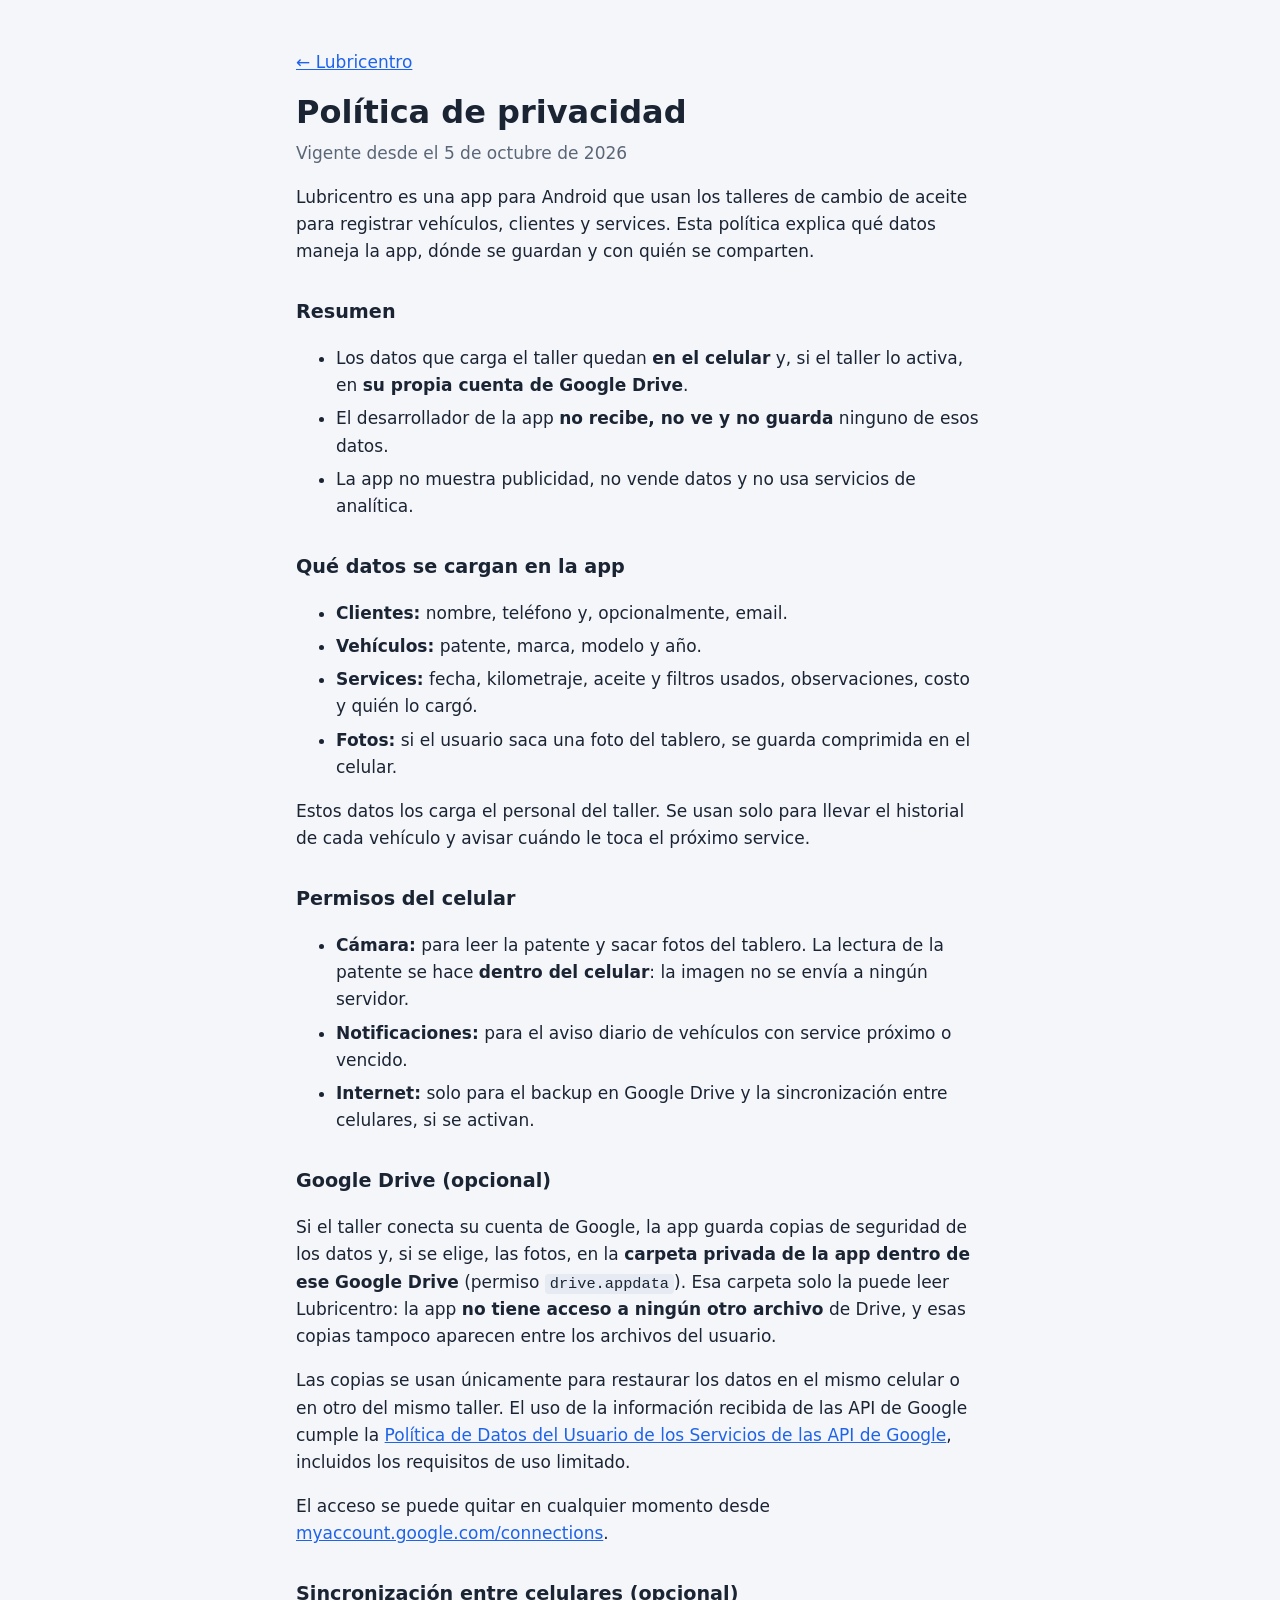
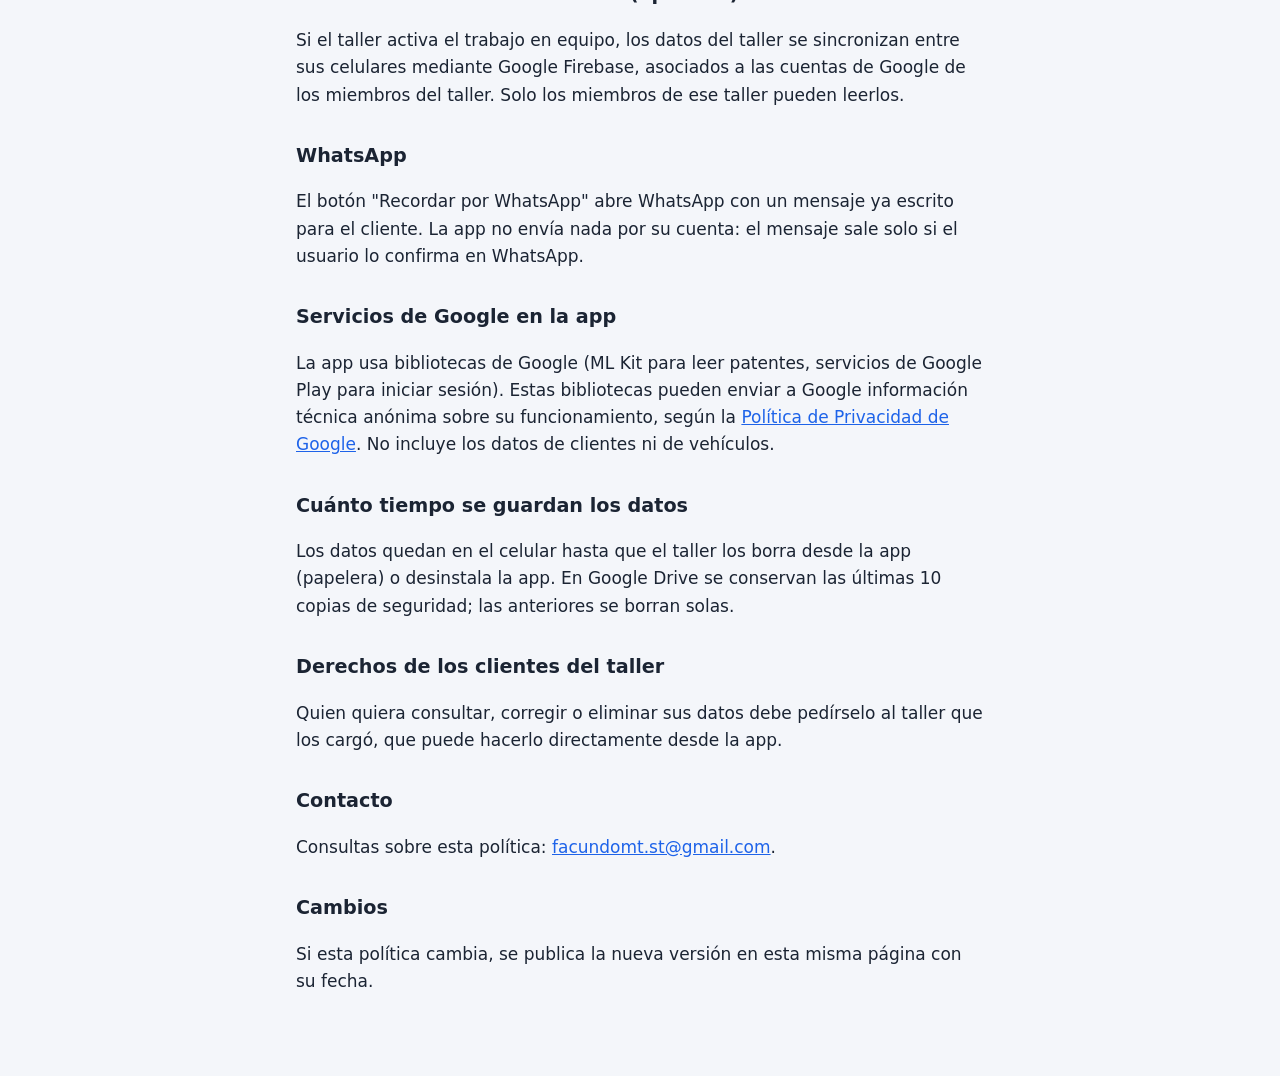
==== privacidad.html @ 9ba3f18e "Add files via upload" ====
<!doctype html>
<html lang="es">
<head>
<meta charset="utf-8">
<meta name="viewport" content="width=device-width, initial-scale=1">
<title>Política de privacidad · Lubricentro</title>
<link rel="stylesheet" href="estilo.css">
</head>
<body>
<main>
<p><a href="index.html">← Lubricentro</a></p>
<h1>Política de privacidad</h1>
<p class="fecha">Vigente desde el 5 de octubre de 2026</p>

<p>Lubricentro es una app para Android que usan los talleres de cambio de aceite para registrar vehículos, clientes y services. Esta política explica qué datos maneja la app, dónde se guardan y con quién se comparten.</p>

<h2>Resumen</h2>
<ul>
  <li>Los datos que carga el taller quedan <strong>en el celular</strong> y, si el taller lo activa, en <strong>su propia cuenta de Google Drive</strong>.</li>
  <li>El desarrollador de la app <strong>no recibe, no ve y no guarda</strong> ninguno de esos datos.</li>
  <li>La app no muestra publicidad, no vende datos y no usa servicios de analítica.</li>
</ul>

<h2>Qué datos se cargan en la app</h2>
<ul>
  <li><strong>Clientes:</strong> nombre, teléfono y, opcionalmente, email.</li>
  <li><strong>Vehículos:</strong> patente, marca, modelo y año.</li>
  <li><strong>Services:</strong> fecha, kilometraje, aceite y filtros usados, observaciones, costo y quién lo cargó.</li>
  <li><strong>Fotos:</strong> si el usuario saca una foto del tablero, se guarda comprimida en el celular.</li>
</ul>
<p>Estos datos los carga el personal del taller. Se usan solo para llevar el historial de cada vehículo y avisar cuándo le toca el próximo service.</p>

<h2>Permisos del celular</h2>
<ul>
  <li><strong>Cámara:</strong> para leer la patente y sacar fotos del tablero. La lectura de la patente se hace <strong>dentro del celular</strong>: la imagen no se envía a ningún servidor.</li>
  <li><strong>Notificaciones:</strong> para el aviso diario de vehículos con service próximo o vencido.</li>
  <li><strong>Internet:</strong> solo para el backup en Google Drive y la sincronización entre celulares, si se activan.</li>
</ul>

<h2>Google Drive (opcional)</h2>
<p>Si el taller conecta su cuenta de Google, la app guarda copias de seguridad de los datos y, si se elige, las fotos, en la <strong>carpeta privada de la app dentro de ese Google Drive</strong> (permiso <code>drive.appdata</code>). Esa carpeta solo la puede leer Lubricentro: la app <strong>no tiene acceso a ningún otro archivo</strong> de Drive, y esas copias tampoco aparecen entre los archivos del usuario.</p>
<p>Las copias se usan únicamente para restaurar los datos en el mismo celular o en otro del mismo taller. El uso de la información recibida de las API de Google cumple la <a href="https://developers.google.com/terms/api-services-user-data-policy">Política de Datos del Usuario de los Servicios de las API de Google</a>, incluidos los requisitos de uso limitado.</p>
<p>El acceso se puede quitar en cualquier momento desde <a href="https://myaccount.google.com/connections">myaccount.google.com/connections</a>.</p>

<h2>Sincronización entre celulares (opcional)</h2>
<p>Si el taller activa el trabajo en equipo, los datos del taller se sincronizan entre sus celulares mediante Google Firebase, asociados a las cuentas de Google de los miembros del taller. Solo los miembros de ese taller pueden leerlos.</p>

<h2>WhatsApp</h2>
<p>El botón "Recordar por WhatsApp" abre WhatsApp con un mensaje ya escrito para el cliente. La app no envía nada por su cuenta: el mensaje sale solo si el usuario lo confirma en WhatsApp.</p>

<h2>Servicios de Google en la app</h2>
<p>La app usa bibliotecas de Google (ML Kit para leer patentes, servicios de Google Play para iniciar sesión). Estas bibliotecas pueden enviar a Google información técnica anónima sobre su funcionamiento, según la <a href="https://policies.google.com/privacy">Política de Privacidad de Google</a>. No incluye los datos de clientes ni de vehículos.</p>

<h2>Cuánto tiempo se guardan los datos</h2>
<p>Los datos quedan en el celular hasta que el taller los borra desde la app (papelera) o desinstala la app. En Google Drive se conservan las últimas 10 copias de seguridad; las anteriores se borran solas.</p>

<h2>Derechos de los clientes del taller</h2>
<p>Quien quiera consultar, corregir o eliminar sus datos debe pedírselo al taller que los cargó, que puede hacerlo directamente desde la app.</p>

<h2>Contacto</h2>
<p>Consultas sobre esta política: <a href="mailto:facundomt.st@gmail.com">facundomt.st@gmail.com</a>.</p>

<h2>Cambios</h2>
<p>Si esta política cambia, se publica la nueva versión en esta misma página con su fecha.</p>
</main>
</body>
</html>
---- estilo.css ----
:root { --texto: #1b2433; --suave: #5b6676; --azul: #1e63e9; --fondo: #f4f6fa; }
* { box-sizing: border-box; }
body { margin: 0; background: var(--fondo); color: var(--texto); font: 17px/1.6 system-ui, -apple-system, "Segoe UI", Roboto, sans-serif; }
main { max-width: 720px; margin: 0 auto; padding: 32px 16px 64px; }
h1 { font-size: 2rem; line-height: 1.2; margin: 0 0 8px; }
h2 { font-size: 1.2rem; margin: 32px 0 8px; }
a { color: var(--azul); }
code { background: #e6ebf3; padding: 1px 5px; border-radius: 4px; font-size: .9em; }
.fecha, .bajada { color: var(--suave); margin-top: 0; }
.acento { color: var(--azul); }
li { margin: 6px 0; }
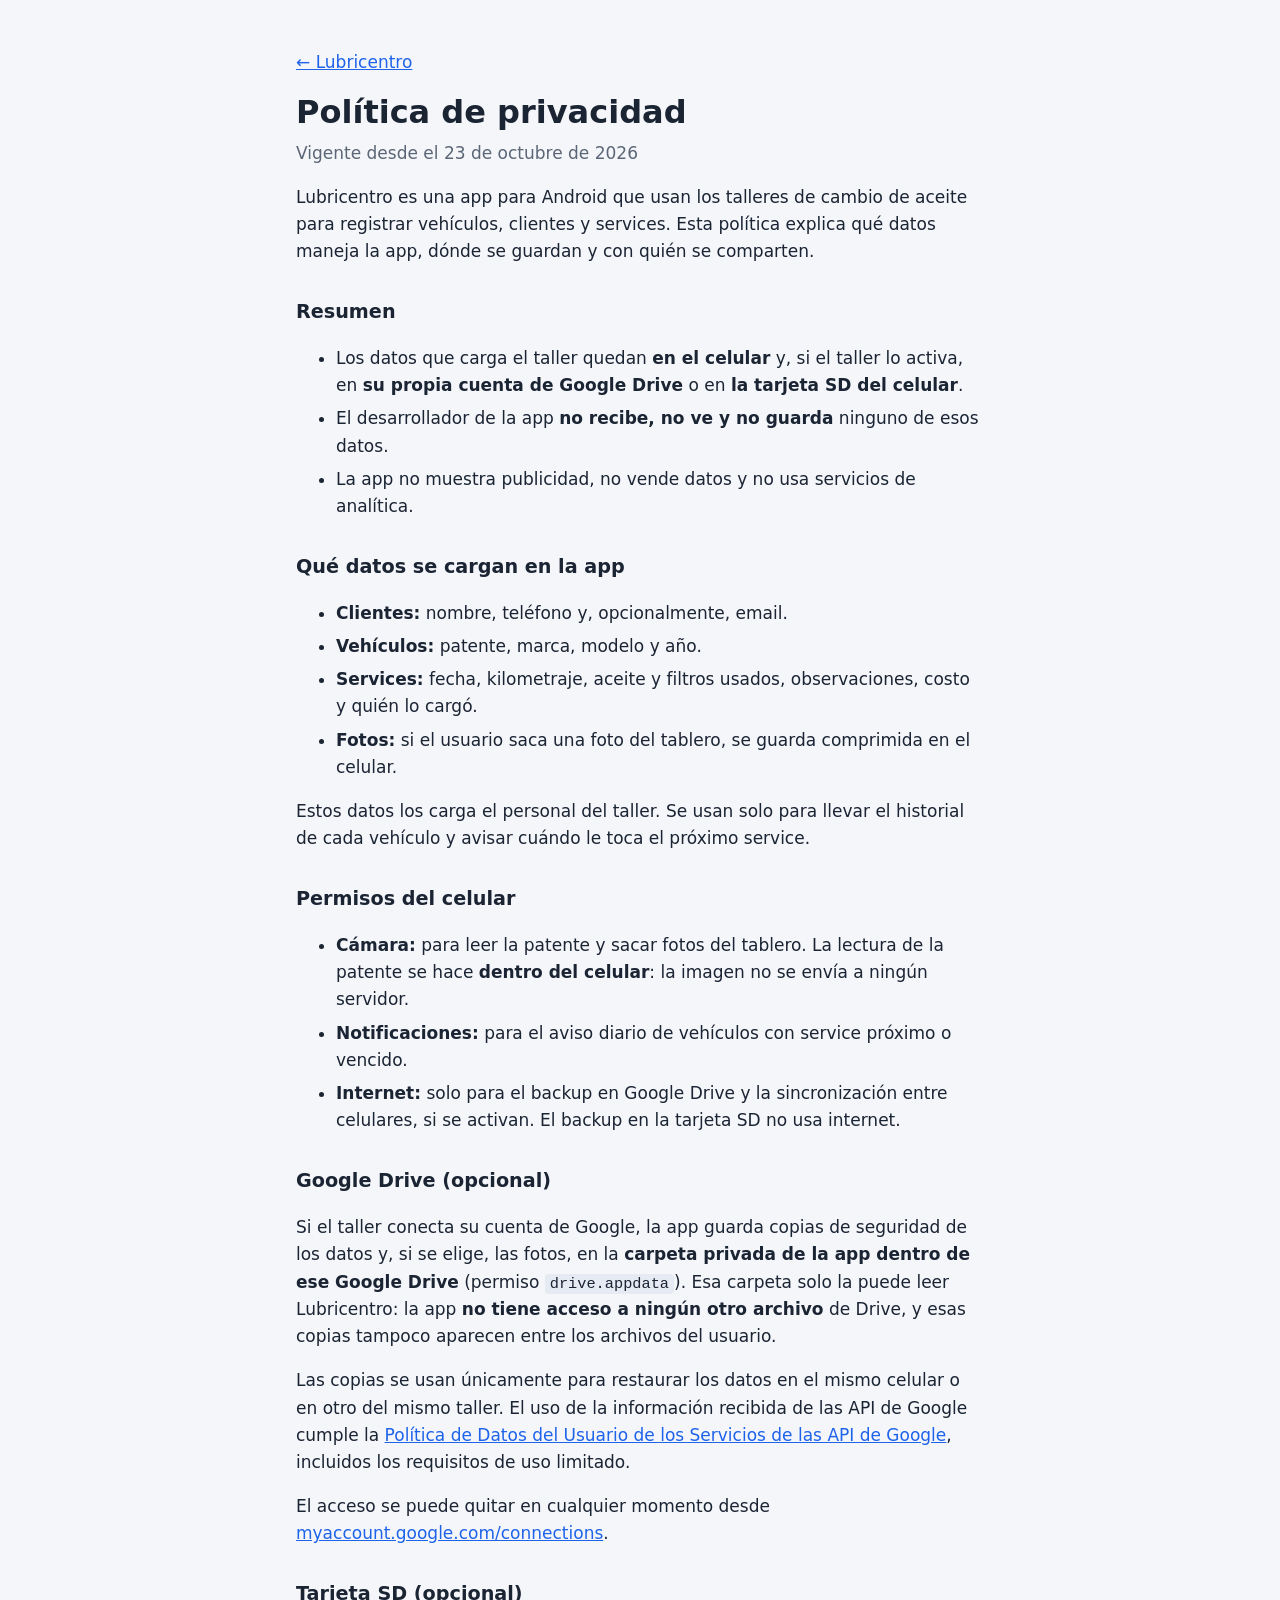
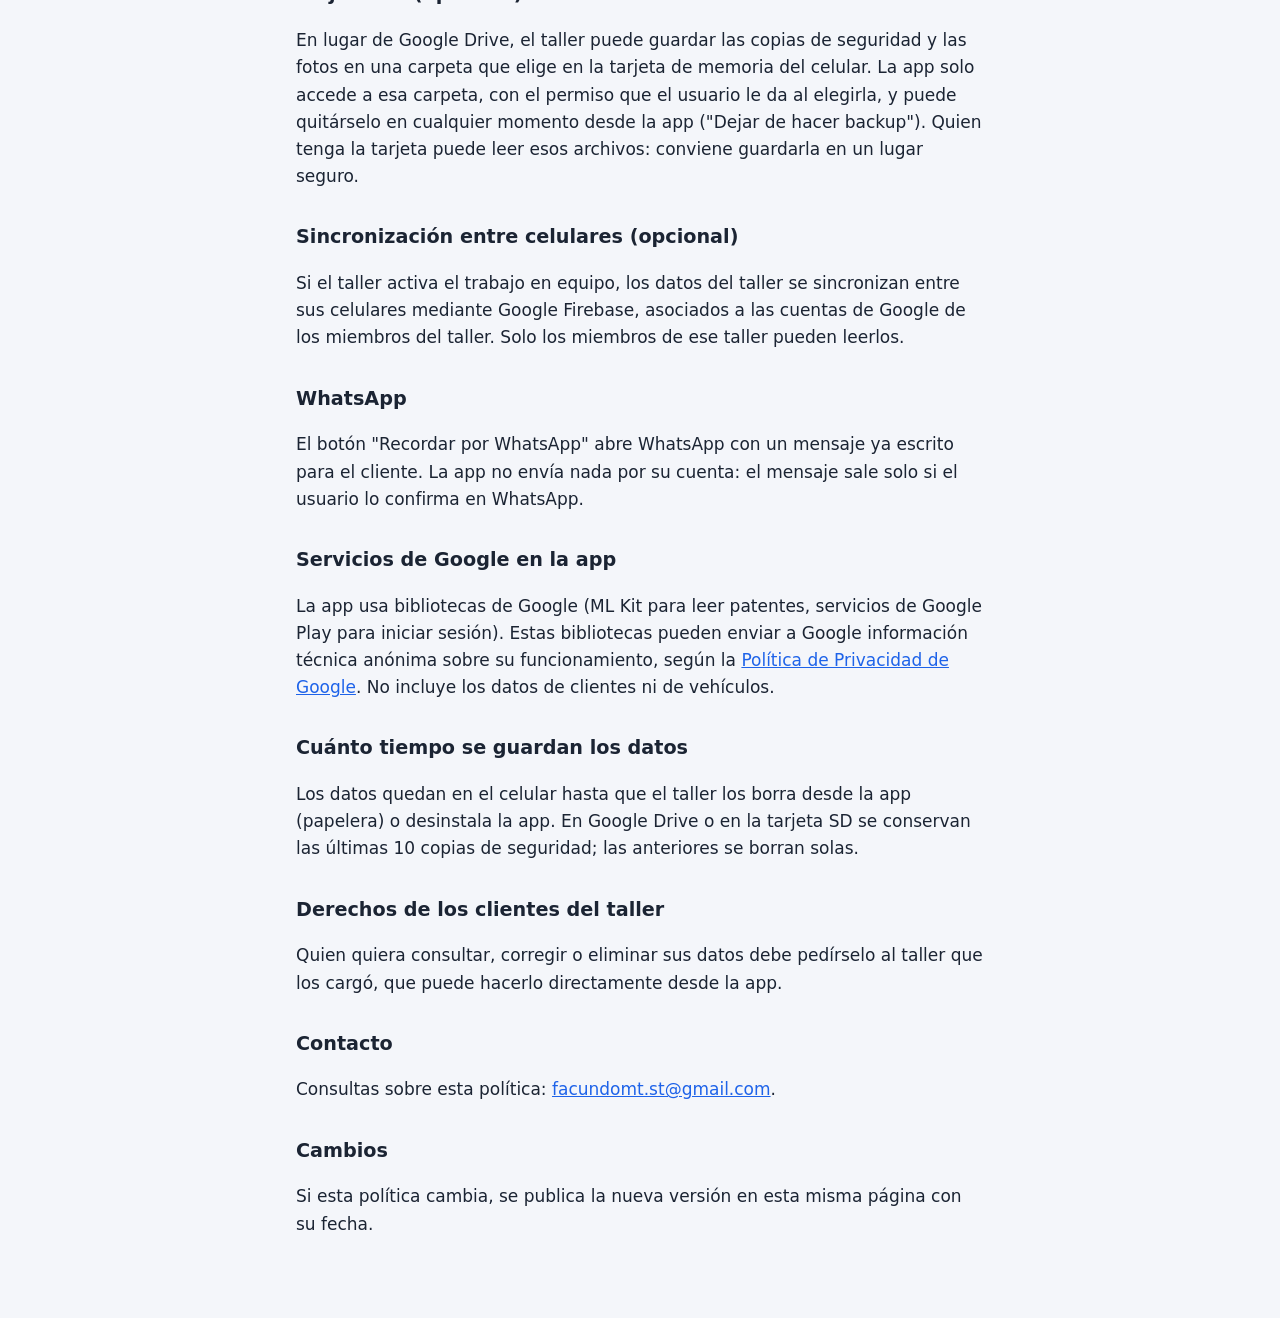
==== commit ba93e48e: "Lubricentro 1.3: descarga del APK, QR y backup en tarjeta SD Co-Authored-By: Claude Opus 5.5 <norepl" ====
--- a/privacidad.html
+++ b/privacidad.html
@@ -10,13 +10,13 @@
 <main>
 <p><a href="index.html">← Lubricentro</a></p>
 <h1>Política de privacidad</h1>
-<p class="fecha">Vigente desde el 5 de octubre de 2026</p>
+<p class="fecha">Vigente desde el 23 de octubre de 2026</p>
 
 <p>Lubricentro es una app para Android que usan los talleres de cambio de aceite para registrar vehículos, clientes y services. Esta política explica qué datos maneja la app, dónde se guardan y con quién se comparten.</p>
 
 <h2>Resumen</h2>
 <ul>
-  <li>Los datos que carga el taller quedan <strong>en el celular</strong> y, si el taller lo activa, en <strong>su propia cuenta de Google Drive</strong>.</li>
+  <li>Los datos que carga el taller quedan <strong>en el celular</strong> y, si el taller lo activa, en <strong>su propia cuenta de Google Drive</strong> o en <strong>la tarjeta SD del celular</strong>.</li>
   <li>El desarrollador de la app <strong>no recibe, no ve y no guarda</strong> ninguno de esos datos.</li>
   <li>La app no muestra publicidad, no vende datos y no usa servicios de analítica.</li>
 </ul>
@@ -34,13 +34,16 @@
 <ul>
   <li><strong>Cámara:</strong> para leer la patente y sacar fotos del tablero. La lectura de la patente se hace <strong>dentro del celular</strong>: la imagen no se envía a ningún servidor.</li>
   <li><strong>Notificaciones:</strong> para el aviso diario de vehículos con service próximo o vencido.</li>
-  <li><strong>Internet:</strong> solo para el backup en Google Drive y la sincronización entre celulares, si se activan.</li>
+  <li><strong>Internet:</strong> solo para el backup en Google Drive y la sincronización entre celulares, si se activan. El backup en la tarjeta SD no usa internet.</li>
 </ul>
 
 <h2>Google Drive (opcional)</h2>
 <p>Si el taller conecta su cuenta de Google, la app guarda copias de seguridad de los datos y, si se elige, las fotos, en la <strong>carpeta privada de la app dentro de ese Google Drive</strong> (permiso <code>drive.appdata</code>). Esa carpeta solo la puede leer Lubricentro: la app <strong>no tiene acceso a ningún otro archivo</strong> de Drive, y esas copias tampoco aparecen entre los archivos del usuario.</p>
 <p>Las copias se usan únicamente para restaurar los datos en el mismo celular o en otro del mismo taller. El uso de la información recibida de las API de Google cumple la <a href="https://developers.google.com/terms/api-services-user-data-policy">Política de Datos del Usuario de los Servicios de las API de Google</a>, incluidos los requisitos de uso limitado.</p>
 <p>El acceso se puede quitar en cualquier momento desde <a href="https://myaccount.google.com/connections">myaccount.google.com/connections</a>.</p>
+
+<h2>Tarjeta SD (opcional)</h2>
+<p>En lugar de Google Drive, el taller puede guardar las copias de seguridad y las fotos en una carpeta que elige en la tarjeta de memoria del celular. La app solo accede a esa carpeta, con el permiso que el usuario le da al elegirla, y puede quitárselo en cualquier momento desde la app ("Dejar de hacer backup"). Quien tenga la tarjeta puede leer esos archivos: conviene guardarla en un lugar seguro.</p>
 
 <h2>Sincronización entre celulares (opcional)</h2>
 <p>Si el taller activa el trabajo en equipo, los datos del taller se sincronizan entre sus celulares mediante Google Firebase, asociados a las cuentas de Google de los miembros del taller. Solo los miembros de ese taller pueden leerlos.</p>
@@ -52,7 +55,7 @@
 <p>La app usa bibliotecas de Google (ML Kit para leer patentes, servicios de Google Play para iniciar sesión). Estas bibliotecas pueden enviar a Google información técnica anónima sobre su funcionamiento, según la <a href="https://policies.google.com/privacy">Política de Privacidad de Google</a>. No incluye los datos de clientes ni de vehículos.</p>
 
 <h2>Cuánto tiempo se guardan los datos</h2>
-<p>Los datos quedan en el celular hasta que el taller los borra desde la app (papelera) o desinstala la app. En Google Drive se conservan las últimas 10 copias de seguridad; las anteriores se borran solas.</p>
+<p>Los datos quedan en el celular hasta que el taller los borra desde la app (papelera) o desinstala la app. En Google Drive o en la tarjeta SD se conservan las últimas 10 copias de seguridad; las anteriores se borran solas.</p>
 
 <h2>Derechos de los clientes del taller</h2>
 <p>Quien quiera consultar, corregir o eliminar sus datos debe pedírselo al taller que los cargó, que puede hacerlo directamente desde la app.</p>
--- a/estilo.css
+++ b/estilo.css
@@ -9,3 +9,10 @@
 .fecha, .bajada { color: var(--suave); margin-top: 0; }
 .acento { color: var(--azul); }
 li { margin: 6px 0; }
+h3 { font-size: 1.05rem; margin: 24px 0 4px; }
+.descarga { margin-top: 32px; padding: 20px; background: #fff; border-radius: 16px; box-shadow: 0 1px 4px rgba(0,0,0,.08); }
+.descarga h2 { margin-top: 0; }
+.boton { display: inline-block; background: var(--azul); color: #fff; text-decoration: none; font-weight: 600; padding: 14px 22px; border-radius: 12px; }
+.nota { color: var(--suave); margin-bottom: 8px; }
+#qr { width: 200px; padding: 8px; background: #fff; }
+#qr img, #qr canvas { display: block; max-width: 100%; }
